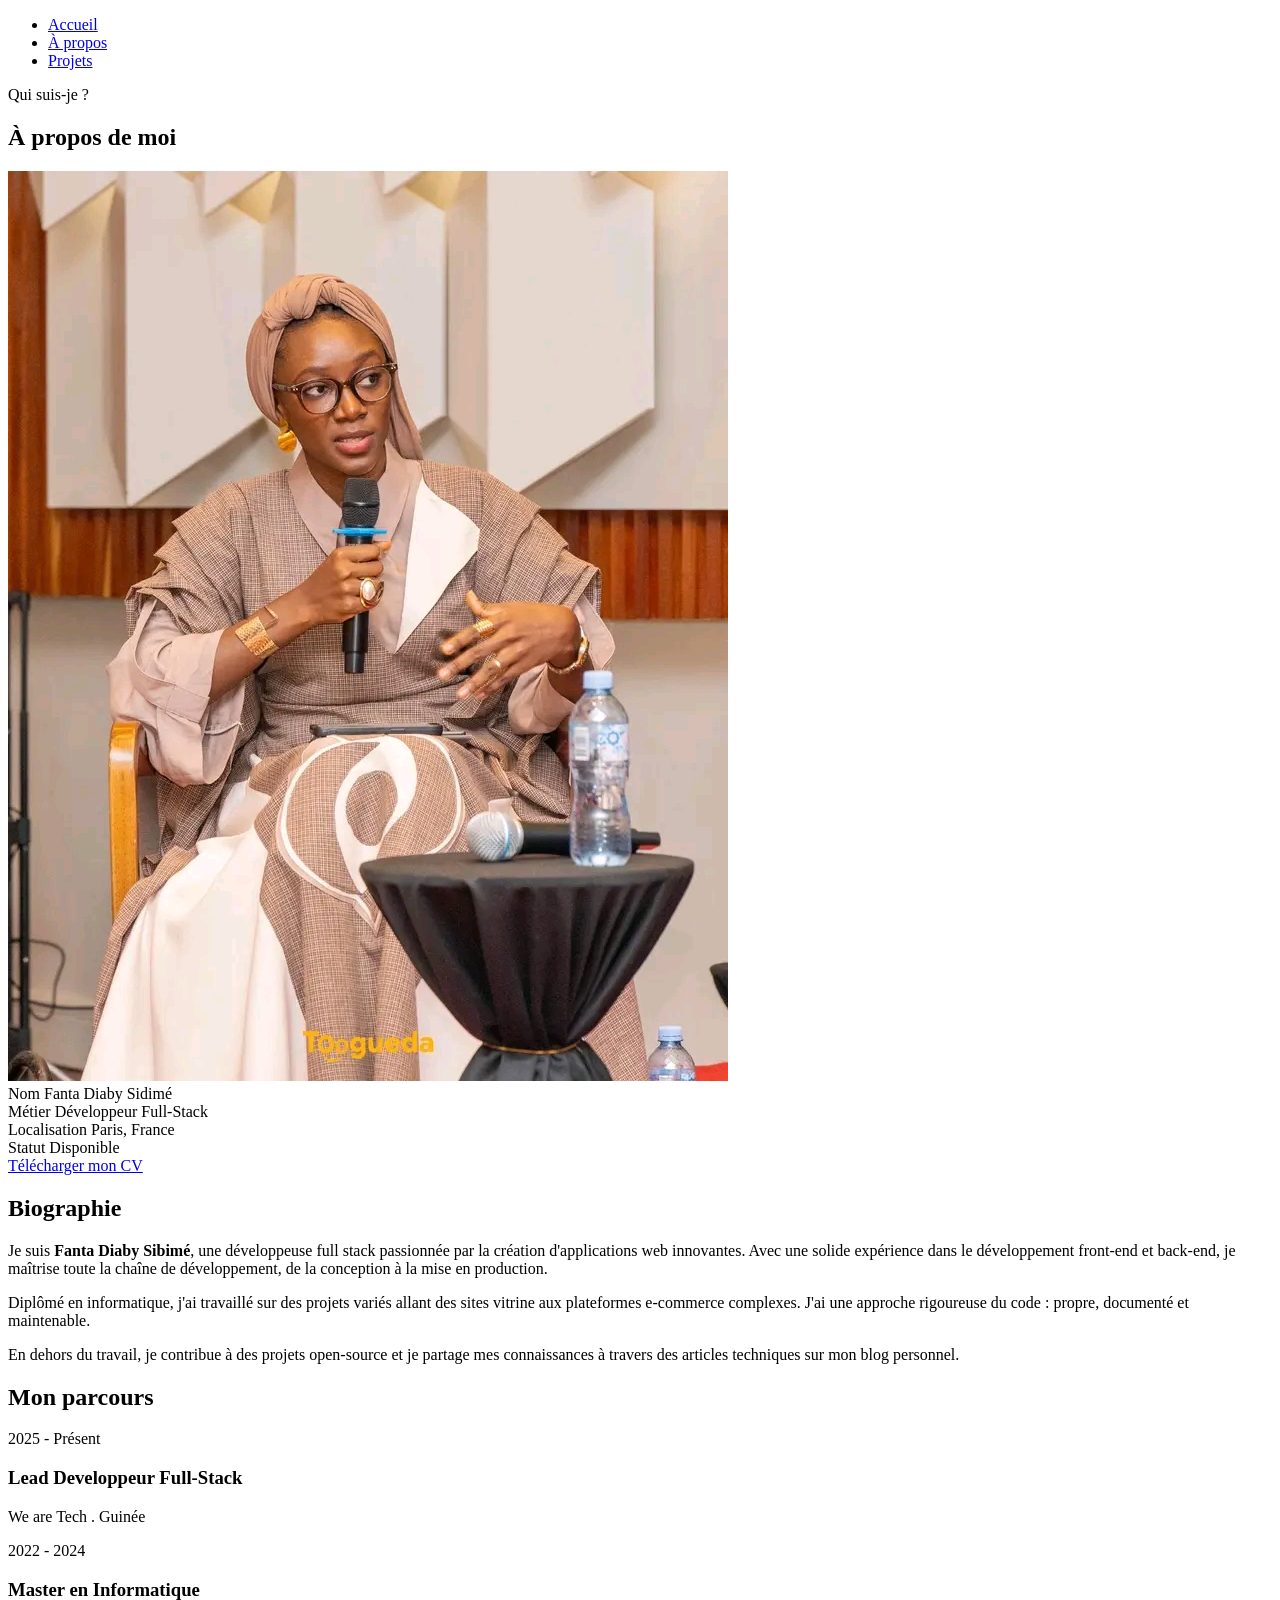
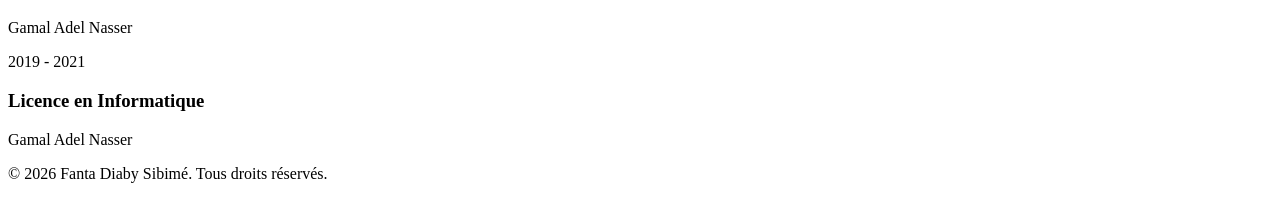
==== Mon portfolio/2-propos.html @ 9367b053 "deuxieme jour" ====
<!DOCTYPE html>
<html lang="en">
<head>
    <meta charset="UTF-8">
    <meta name="viewport" content="width=device-width, initial-scale=1.0">
    <title>A propos -- Fanta Diaby Sibimé</title>
</head>
<body>
    <!-- Navigation  sur le site -->
    <nav>
        <ul class="nav-lien">
            <li><a href="1-indix.html">Accueil</a></li>
            <li><a href="2-propos.html" class="actif">À propos</a></li>
            <li><a href="3-projet.html">Projets</a></li>
        </ul>
    </nav>
    <main>
        <section class="page-entête">
            <p class="label-rouge">Qui suis-je ?</p>
            <h1 class="page-titre">À propos de moi</h1>
            <div class="label-rouge"></div>
        </section>
        <section class="propos-grille">
            <div class="image">
                <img src="image/fanta .jpeg" alt="photo de Fanta Diaby Sibimé" class="photo-fanta">
            </div>
        <div class="avatar-infos">
          <div class="info-ligne">
            <span class="info-label">Nom</span>
            <span class="info-valeur">Fanta Diaby Sidimé</span>
          </div>
          <div class="info-ligne">
            <span class="info-label">Métier</span>
            <span class="info-valeur">Développeur Full-Stack</span>
          </div>
          <div class="info-ligne">
            <span class="info-label">Localisation</span>
            <span class="info-valeur">Paris, France</span>
          </div>
          <div class="info-ligne">
            <span class="info-label">Statut</span>
            <span class="info-valeur disponible">Disponible</span>
            <!-- class="disponible" pour mettre ce mot en vert -->
          </div>
        </div>
        <a href="http://enhancv.com/uk/cv-examples/full-stack-developer/?utm_source=google&utm_medium=cpc&utm_campaign=google_performance_max_non_core_markets&gad_source=1&gad_campaignid=23141805329&gbraid=0AAAABAzSV3b1vax7_nVp0O2zOHpHIEGmj&gclid=Cj0KCQjwkYLPBhC3ARIsAIyHi3TPb71ISfjer2mvAekBXN1vXt3SGUwWvFf9mhgmshZvSNPbodneud4aAi24EALw_wcB" class="btn btn-principal">Télécharger mon CV</a>
        <div class="apropos-droite">
            <h2 class="sous-titre">Biographie</h2>
            <p>Je suis <strong>Fanta Diaby Sibimé</strong>, une développeuse full stack passionnée par la création d'applications web innovantes. Avec une solide expérience dans le développement front-end 
            et back-end, je maîtrise toute la chaîne de développement, de la conception à la mise en production.</p>
            <p>Diplômé en informatique, j'ai travaillé sur des projets 
          variés allant des sites vitrine aux plateformes e-commerce 
          complexes. J'ai une approche rigoureuse du code : propre, 
          documenté et maintenable.</p>
          <p>En dehors du travail, je contribue à des projets open-source 
          et je partage mes connaissances à travers des articles 
          techniques sur mon blog personnel.</p>
          <h2 class="sous-titre">Mon parcours</h2>
          <div class="timeline-element">
            <div class="timeline-point"></div>
            <div class="timeline-contenu">
                <span class="timeline-annee">2025 - Présent</span>
                <h3 class="timeline-poste">Lead Developpeur Full-Stack</h3>
                <p class="timeline-entreprise">We are Tech . Guinée</p>
            </div>
          </div>
            <div class="timeline-element">
                <div class="timeline-point"></div>
                <div class="timeline-contenu">
                    <span class="timeline-annee">2022 - 2024</span>
                    <h3 class="timeline-poste">Master en Informatique</h3>
                    <p class="timeline-entreprise">Gamal Adel Nasser</p>
                </div>
            </div>
            <div class="timeline-element">
                <div class="timeline-point"></div>
                <div class="timeline-contenu">
                    <span class="timeline-annee">2019 - 2021</span>
                    <h3 class="timeline-poste">Licence en Informatique</h3>
                    <p class="timeline-entreprise">Gamal Adel Nasser</p>
                </div>
            </div>               
        </div>
        </section>
    </main>
    <footer>
        <p>&copy; 2026 Fanta Diaby Sibimé. Tous droits réservés.</p>
    </footer>
</body>
</html>
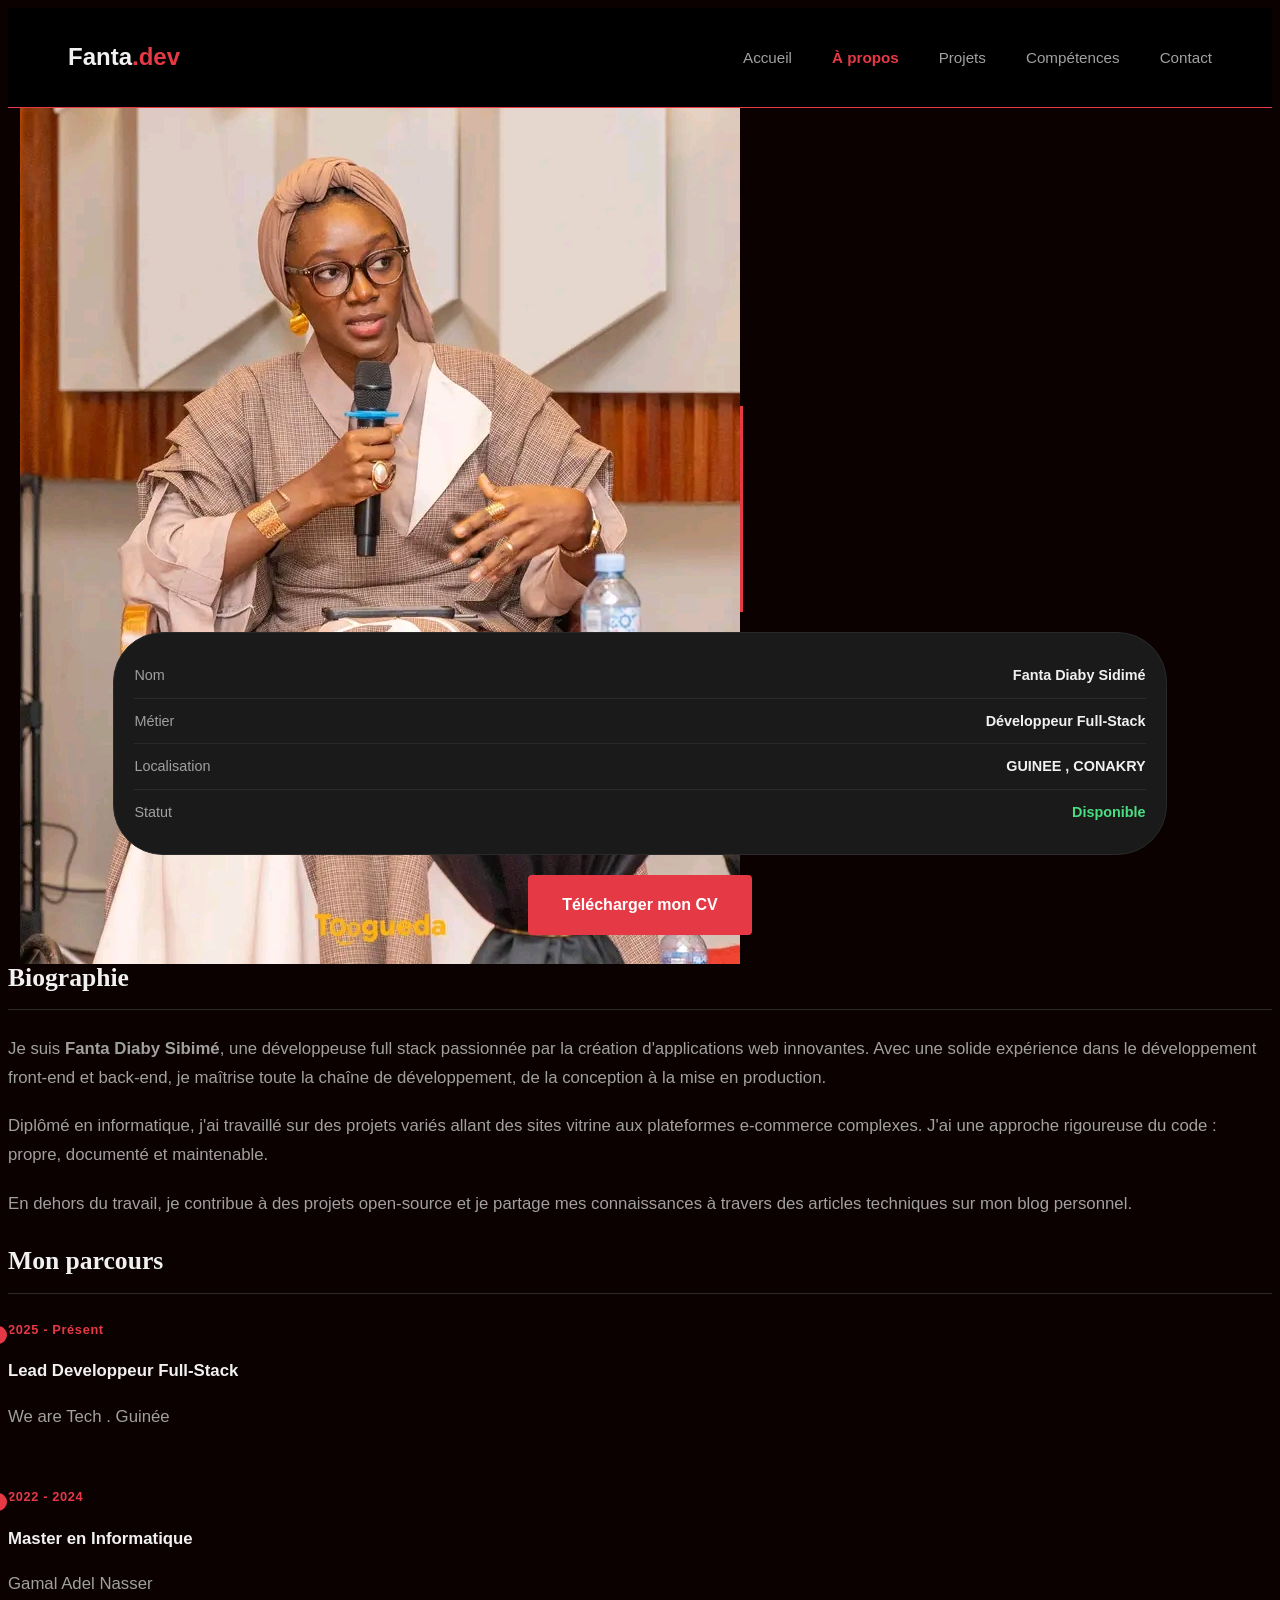
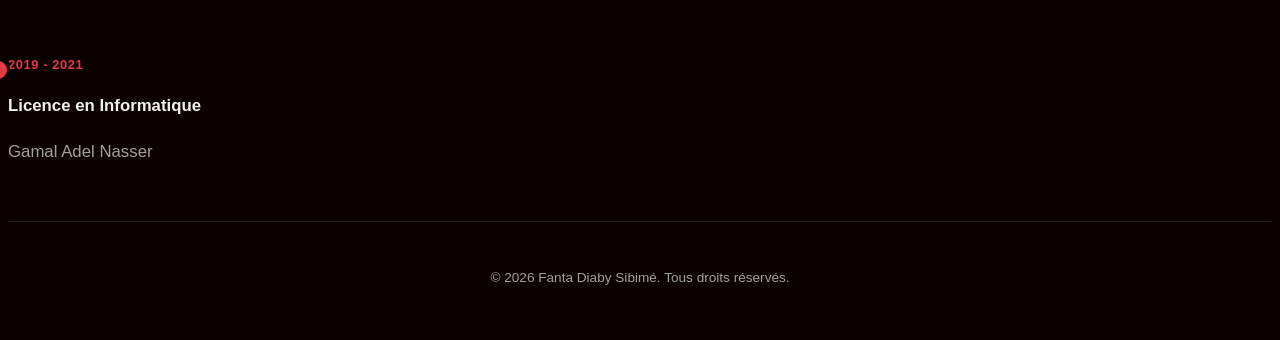
==== commit 871a5efe: "troisième jour" ====
--- a/Mon portfolio/2-propos.html
+++ b/Mon portfolio/2-propos.html
@@ -4,66 +4,76 @@
     <meta charset="UTF-8">
     <meta name="viewport" content="width=device-width, initial-scale=1.0">
     <title>A propos -- Fanta Diaby Sibimé</title>
+    <link rel="stylesheet" href="css/2-style.css">
 </head>
 <body>
     <!-- Navigation  sur le site -->
     <nav>
-        <ul class="nav-lien">
-            <li><a href="1-indix.html">Accueil</a></li>
-            <li><a href="2-propos.html" class="actif">À propos</a></li>
-            <li><a href="3-projet.html">Projets</a></li>
-        </ul>
+        <div class="nav-logo">Fanta<span>.dev</span></div>
+            <ul class="nav-liens">
+                <li><a href="1-indix.html">Accueil</a></li>
+                <li><a href="2-propos.html" class="actif">À propos</a></li>
+                <li><a href="3-projet.html">Projets</a></li>
+                <li><a href="4-compétence.html">Compétences</a></li>
+                <li><a href="5-contact.html">Contact</a></li>
+            </ul>
+        </nav>
     </nav>
     <main>
-        <section class="page-entête">
+        <section class="page-entete">
             <p class="label-rouge">Qui suis-je ?</p>
             <h1 class="page-titre">À propos de moi</h1>
-            <div class="label-rouge"></div>
+            <div class="ligne-rouge"></div>
         </section>
         <section class="propos-grille">
-            <div class="image">
-                <img src="image/fanta .jpeg" alt="photo de Fanta Diaby Sibimé" class="photo-fanta">
+            <div class="apropos-gauche">
+                <div class="image">
+                    <img src="image/fanta .jpeg" alt="photo de Fanta Diaby Sibimé" class="image-initiales">
+                </div>
+                <div class="image-infos">
+                    <div class="info-ligne">
+                        <span class="info-label">Nom</span>
+                        <span class="info-valeur">Fanta Diaby Sidimé</span>
+                    </div>
+                    <div class="info-ligne">
+                        <span class="info-label">Métier</span>
+                        <span class="info-valeur">Développeur Full-Stack</span>
+                    </div>
+                    <div class="info-ligne">
+                        <span class="info-label">Localisation</span>
+                        <span class="info-valeur">GUINEE , CONAKRY</span>
+                    </div>
+                    <div class="info-ligne">
+                        <span class="info-label">Statut</span>
+                        <span class="info-valeur disponible">Disponible</span>
+            <!-- class="disponible" pour mettre ce mot en vert -->
+                    </div>
+                </div>
+                <a href="http://enhancv.com/uk/cv-examples/full-stack-developer/?utm_source=google&utm_medium=cpc&utm_campaign=google_performance_max_non_core_markets&gad_source=1&gad_campaignid=23141805329&gbraid=0AAAABAzSV3b1vax7_nVp0O2zOHpHIEGmj&gclid=Cj0KCQjwkYLPBhC3ARIsAIyHi3TPb71ISfjer2mvAekBXN1vXt3SGUwWvFf9mhgmshZvSNPbodneud4aAi24EALw_wcB" class="btn btn-principal" style="text-align: center; margin: top 20px;">Télécharger mon CV</a>
             </div>
-        <div class="avatar-infos">
-          <div class="info-ligne">
-            <span class="info-label">Nom</span>
-            <span class="info-valeur">Fanta Diaby Sidimé</span>
-          </div>
-          <div class="info-ligne">
-            <span class="info-label">Métier</span>
-            <span class="info-valeur">Développeur Full-Stack</span>
-          </div>
-          <div class="info-ligne">
-            <span class="info-label">Localisation</span>
-            <span class="info-valeur">Paris, France</span>
-          </div>
-          <div class="info-ligne">
-            <span class="info-label">Statut</span>
-            <span class="info-valeur disponible">Disponible</span>
-            <!-- class="disponible" pour mettre ce mot en vert -->
-          </div>
-        </div>
-        <a href="http://enhancv.com/uk/cv-examples/full-stack-developer/?utm_source=google&utm_medium=cpc&utm_campaign=google_performance_max_non_core_markets&gad_source=1&gad_campaignid=23141805329&gbraid=0AAAABAzSV3b1vax7_nVp0O2zOHpHIEGmj&gclid=Cj0KCQjwkYLPBhC3ARIsAIyHi3TPb71ISfjer2mvAekBXN1vXt3SGUwWvFf9mhgmshZvSNPbodneud4aAi24EALw_wcB" class="btn btn-principal">Télécharger mon CV</a>
         <div class="apropos-droite">
             <h2 class="sous-titre">Biographie</h2>
             <p>Je suis <strong>Fanta Diaby Sibimé</strong>, une développeuse full stack passionnée par la création d'applications web innovantes. Avec une solide expérience dans le développement front-end 
-            et back-end, je maîtrise toute la chaîne de développement, de la conception à la mise en production.</p>
+                et back-end, je maîtrise toute la chaîne de développement, de la conception à la mise en production.
+            </p>
             <p>Diplômé en informatique, j'ai travaillé sur des projets 
-          variés allant des sites vitrine aux plateformes e-commerce 
-          complexes. J'ai une approche rigoureuse du code : propre, 
-          documenté et maintenable.</p>
-          <p>En dehors du travail, je contribue à des projets open-source 
-          et je partage mes connaissances à travers des articles 
-          techniques sur mon blog personnel.</p>
-          <h2 class="sous-titre">Mon parcours</h2>
-          <div class="timeline-element">
-            <div class="timeline-point"></div>
-            <div class="timeline-contenu">
-                <span class="timeline-annee">2025 - Présent</span>
-                <h3 class="timeline-poste">Lead Developpeur Full-Stack</h3>
-                <p class="timeline-entreprise">We are Tech . Guinée</p>
+                variés allant des sites vitrine aux plateformes e-commerce 
+                complexes. J'ai une approche rigoureuse du code : propre, 
+                documenté et maintenable.
+            </p>
+            <p>En dehors du travail, je contribue à des projets open-source 
+                et je partage mes connaissances à travers des articles 
+                techniques sur mon blog personnel.
+            </p>
+            <h2 class="sous-titre">Mon parcours</h2>
+            <div class="timeline-element">
+                <div class="timeline-point"></div>
+                <div class="timeline-contenu">
+                    <span class="timeline-annee">2025 - Présent</span>
+                    <h3 class="timeline-poste">Lead Developpeur Full-Stack</h3>
+                    <p class="timeline-entreprise">We are Tech . Guinée</p>
+                </div>
             </div>
-          </div>
             <div class="timeline-element">
                 <div class="timeline-point"></div>
                 <div class="timeline-contenu">
--- a/Mon portfolio/css/2-style.css
+++ b/Mon portfolio/css/2-style.css
@@ -0,0 +1,359 @@
+:root {
+    --couleur-fond:      #0c0101; /* Noir profond pour le fond */
+    --couleur-principale:#E63946; /* Rouge vif — couleur principale */
+    --couleur-texte:     #F1F1F1; /* Blanc cassé pour le texte */
+    --couleur-gris:      #A0A0A0; /* Gris pour les textes secondaires */
+    --couleur-carte:     #1A1A1A; /* Noir légèrement plus clair pour les cartes */
+    --police-titre:      'Georgia', serif;   /* Police pour les titres */
+    --police-texte:      'Arial', sans-serif;/* Police pour
+}
+
+*{
+  margin: 0;        /* Supprime les marges automatiques */
+  padding: 0;       /* Supprime les espacements automatiques */
+  box-sizing: border-box; /* Les bordures sont incluses dans la taille */
+}
+
+body {
+  background-color: var(--couleur-fond);   /* Fond noir */
+  color: var(--couleur-texte);             /* Texte blanc par défaut */
+  font-family: var(--police-texte);        /* Police par défaut */
+  line-height: 1.7; /* Espacement entre les lignes pour la lisibilité */
+}
+nav {
+  display: flex;              /* Flexbox : aligne les éléments en ligne */
+  justify-content: space-between; /* Logo à gauche, liens à droite */
+  align-items: center;        /* Centre verticalement */
+  padding: 20px 60px;         /* Espacement intérieur */
+  background-color: #000;     /* Fond noir pour la nav */
+  border-bottom: 1px solid var(--couleur-principale); /* Ligne rouge en bas */
+  position: sticky; /* La nav reste collée en haut quand on défile */
+  top: 0;
+  z-index: 100; /* Reste au dessus de tous les autres éléments */
+}
+
+.nav-logo {
+  font-size: 1.5rem;
+  font-weight: bold;
+  color: var(--couleur-texte);
+}
+
+/* Le <span> dans le logo prend la couleur rouge */
+.nav-logo span {
+  color: var(--couleur-principale);
+}
+
+/* On supprime les puces de la liste <ul> */
+.nav-liens {
+  list-style: none;
+  display: flex;    /* Les liens s'affichent en ligne */
+  gap: 40px;        /* Espace entre chaque lien */
+}
+
+.nav-liens a {
+  color: var(--couleur-gris);
+  text-decoration: none; /* Supprime le soulignement des liens */
+  font-size: 0.95rem;
+  transition: color 0.3s; /* Animation douce au survol */
+}
+
+/* Quand la souris passe sur un lien */
+.nav-liens a:hover {
+  color: var(--couleur-texte);
+}
+
+/* Le lien de la page actuelle est en rouge */
+.nav-liens a.actif {
+  color: var(--couleur-principale);
+  font-weight: bold;
+}
+
+
+/* =============================================
+   LA SECTION HERO
+   ============================================= */
+.hero {
+  min-height: 90vh; /* Prend au minimum 90% de la hauteur de l'écran */
+  display: flex;
+  flex-direction: column;  /* Les éléments s'empilent verticalement */
+  justify-content: center; /* Centré verticalement */
+  padding: 0 60px;         /* Espacement sur les côtés */
+}
+
+.hero-bonjour {
+  font-family: var(--police-texte);
+  font-size: 1.1rem;
+  color: var(--couleur-gris);
+  margin-bottom: 10px;
+}
+
+.hero-nom {
+  font-family: var(--police-titre);
+  font-size: 4rem;      /* Très grand pour être impactant */
+  color: var(--couleur-texte);
+  margin-bottom: 10px;
+  line-height: 1.1;
+}
+
+.hero-metier {
+  font-size: 1.8rem;
+  color: var(--couleur-principale); /* En rouge */
+  margin-bottom: 20px;
+  font-weight: normal;
+}
+
+.hero-description {
+  font-size: 1.1rem;
+  color: var(--couleur-gris);
+  max-width: 550px; /* Limite la largeur pour rester lisible */
+  margin-bottom: 40px;
+}
+
+/* Conteneur des boutons */
+.hero-boutons {
+  display: flex;
+  gap: 20px; /* Espace entre les deux boutons */
+}
+
+/* Style commun aux deux boutons */
+.btn {
+  padding: 14px 32px;
+  border-radius: 4px;
+  font-size: 1rem;
+  font-weight: bold;
+  text-decoration: none;
+  transition: all 0.3s; /* Animation douce au survol */
+  cursor: pointer;
+}
+
+/* Bouton principal : fond rouge */
+.btn-principal {
+  background-color: var(--couleur-principale);
+  color: #fff;
+  border: 2px solid var(--couleur-principale);
+}
+
+.btn-principal:hover {
+  background-color: transparent; /* Fond transparent au survol */
+  color: var(--couleur-principale);
+}
+
+/* Bouton secondaire : transparent avec bordure */
+.btn-secondaire {
+  background-color: transparent;
+  color: var(--couleur-texte);
+  border: 2px solid #444;
+}
+
+.btn-secondaire:hover {
+  border-color: var(--couleur-principale);
+  color: var(--couleur-principale);
+}
+
+
+/* =============================================
+   LE FOOTER
+   ============================================= */
+footer {
+  text-align: center;  /* Texte centré */
+  padding: 30px;
+  color: var(--couleur-gris);
+  font-size: 0.85rem;
+  border-top: 1px solid #1f1f1f; /* Ligne de séparation subtile */
+}
+.page-entete {
+  padding: 80px 60px 40px;
+  /* 80px en haut, 60px sur les côtés, 40px en bas */
+}
+
+.label-rouge {
+  /* Le petit texte rouge au dessus du titre */
+  color: var(--couleur-principale);
+  font-size: 0.9rem;
+  letter-spacing: 0.15em; /* Espace entre les lettres */
+  text-transform: uppercase; /* Tout en majuscules */
+  margin-bottom: 10px;
+}
+
+.page-titre {
+  font-family: var(--police-titre);
+  font-size: 3rem;
+  color: var(--couleur-texte);
+  margin-bottom: 15px;
+}
+
+.ligne-rouge {
+  /* La petite ligne décorative rouge sous le titre */
+  width: 60px;
+  height: 3px;
+  background-color: var(--couleur-principale);
+  /* Pas de contenu, juste un bloc coloré */
+}
+
+
+/* =============================================
+   LA GRILLE À PROPOS
+   Deux colonnes côte à côte grâce à CSS Grid
+   ============================================= */
+.apropos-grille {
+  display: grid;
+  /* On crée 2 colonnes : 
+     - La première fait 350px de large (la photo)
+     - La deuxième prend tout l'espace restant (1fr)
+  */
+  grid-template-columns: 350px 1fr;
+  gap: 80px;       /* Espace entre les deux colonnes */
+  padding: 0 60px 100px;
+  align-items: start; /* Aligne en haut, pas en milieu */
+}
+
+
+/* =============================================
+   COLONNE GAUCHE : L'AVATAR
+   ============================================= */
+.apropos-gauche {
+  display: flex;
+  flex-direction: column; /* Empile les éléments verticalement */
+  align-items: center;    /* Centre horizontalement */
+  gap: 20px;
+}
+
+.image {
+  /* Le cercle avec les initiales */
+  width: 200px;
+  height: 200px;
+  border-radius:;    /* Rend le carré en cercle */
+  background-color: var(--couleur-carte);
+  border: 3px solid var(--couleur-principale); /* Bordure rouge */
+  display: flex;
+  align-items: center;
+  justify-content: right; /* Centre les initiales dans le cercle */
+}
+
+.image-initiales {
+  font-size: 3.5rem;
+  font-family: var(--police-titre);
+  color: var(--couleur-principale);
+  font-weight: bold;
+}
+
+.image-infos {
+  /* La petite carte d'identité sous l'avatar */
+  background-color: var(--couleur-carte);
+  border: 1px solid #2a2a2a;
+  border-radius: 50px;
+  padding: 20px;
+  width: 80%; /* Prend toute la largeur de la colonne */
+}
+
+.info-ligne {
+  /* Chaque ligne de la carte d'identité */
+  display: flex;
+  justify-content: space-between; /* Label à gauche, valeur à droite */
+  padding: 10px 0;
+  border-bottom: 1px solid #2a2a2a; /* Séparateur entre chaque ligne */
+  font-size: 0.9rem;
+}
+
+/* Supprime le séparateur de la dernière ligne */
+.info-ligne:last-child {
+  border-bottom: none;
+}
+
+.info-label {
+  color: var(--couleur-gris); /* Gris pour le label */
+}
+
+.info-valeur {
+  color: var(--couleur-texte); /* Blanc pour la valeur */
+  font-weight: 600;
+}
+
+.disponible {
+  /* Le mot "Disponible" s'affiche en vert */
+  color: #4ADE80 !important;
+  /* !important force cette couleur même si une autre règle 
+     essaie de la changer */
+}
+
+
+/* =============================================
+   COLONNE DROITE : BIOGRAPHIE
+   ============================================= */
+.apropos-droite p {
+  color: var(--couleur-gris);
+  font-size: 1.05rem;
+  margin-bottom: 20px; /* Espace entre chaque paragraphe */
+}
+
+.sous-titre {
+  /* Les titres h2 dans la colonne de droite */
+  font-family: var(--police-titre);
+  font-size: 1.6rem;
+  color: var(--couleur-texte);
+  margin-bottom: 25px;
+  padding-bottom: 10px;
+  border-bottom: 1px solid #2a2a2a; /* Ligne de séparation subtile */
+}
+
+
+/* =============================================
+   LA TIMELINE (frise chronologique)
+   ============================================= */
+.timeline {
+  position: relative; /* Nécessaire pour positionner la ligne verticale */
+  padding-left: 30px; /* Espace à gauche pour la ligne */
+}
+
+/* La ligne verticale rouge qui traverse toute la timeline */
+.timeline::before {
+  content: '';    /* Un élément vide (juste pour la décoration) */
+  position: absolute;
+  left: 8px;     /* Positionnée à 8px du bord gauche */
+  top: 0;
+  bottom: 0;
+  width: 2px;
+  background-color: #2a2a2a; /* Ligne grise foncée */
+}
+
+.timeline-element {
+  display: flex;
+  gap: 20px;
+  margin-bottom: 35px;
+  position: relative;
+}
+
+.timeline-point {
+  /* Le petit cercle rouge sur la ligne */
+  width: 18px;
+  height: 18px;
+  border-radius: 50%;
+  background-color: var(--couleur-principale); /* Rouge */
+  border: 3px solid var(--couleur-fond);       /* Bord noir pour le détacher */
+  position: absolute;
+  left: -22px; /* Le positionne sur la ligne verticale */
+  top: 4px;
+  flex-shrink: 0; /* Empêche le point de rétrécir */
+}
+
+.timeline-annee {
+  color: var(--couleur-principale); /* En rouge */
+  font-size: 0.8rem;
+  font-weight: bold;
+  letter-spacing: 0.05em;
+  display: block; /* Pour qu'il soit sur sa propre ligne */
+  margin-bottom: 5px;
+}
+
+.timeline-poste {
+  color: var(--couleur-texte);
+  font-size: 1.05rem;
+  margin-bottom: 4px;
+}
+
+.timeline-entreprise {
+  color: var(--couleur-gris);
+  font-size: 0.9rem;
+}
+   
+
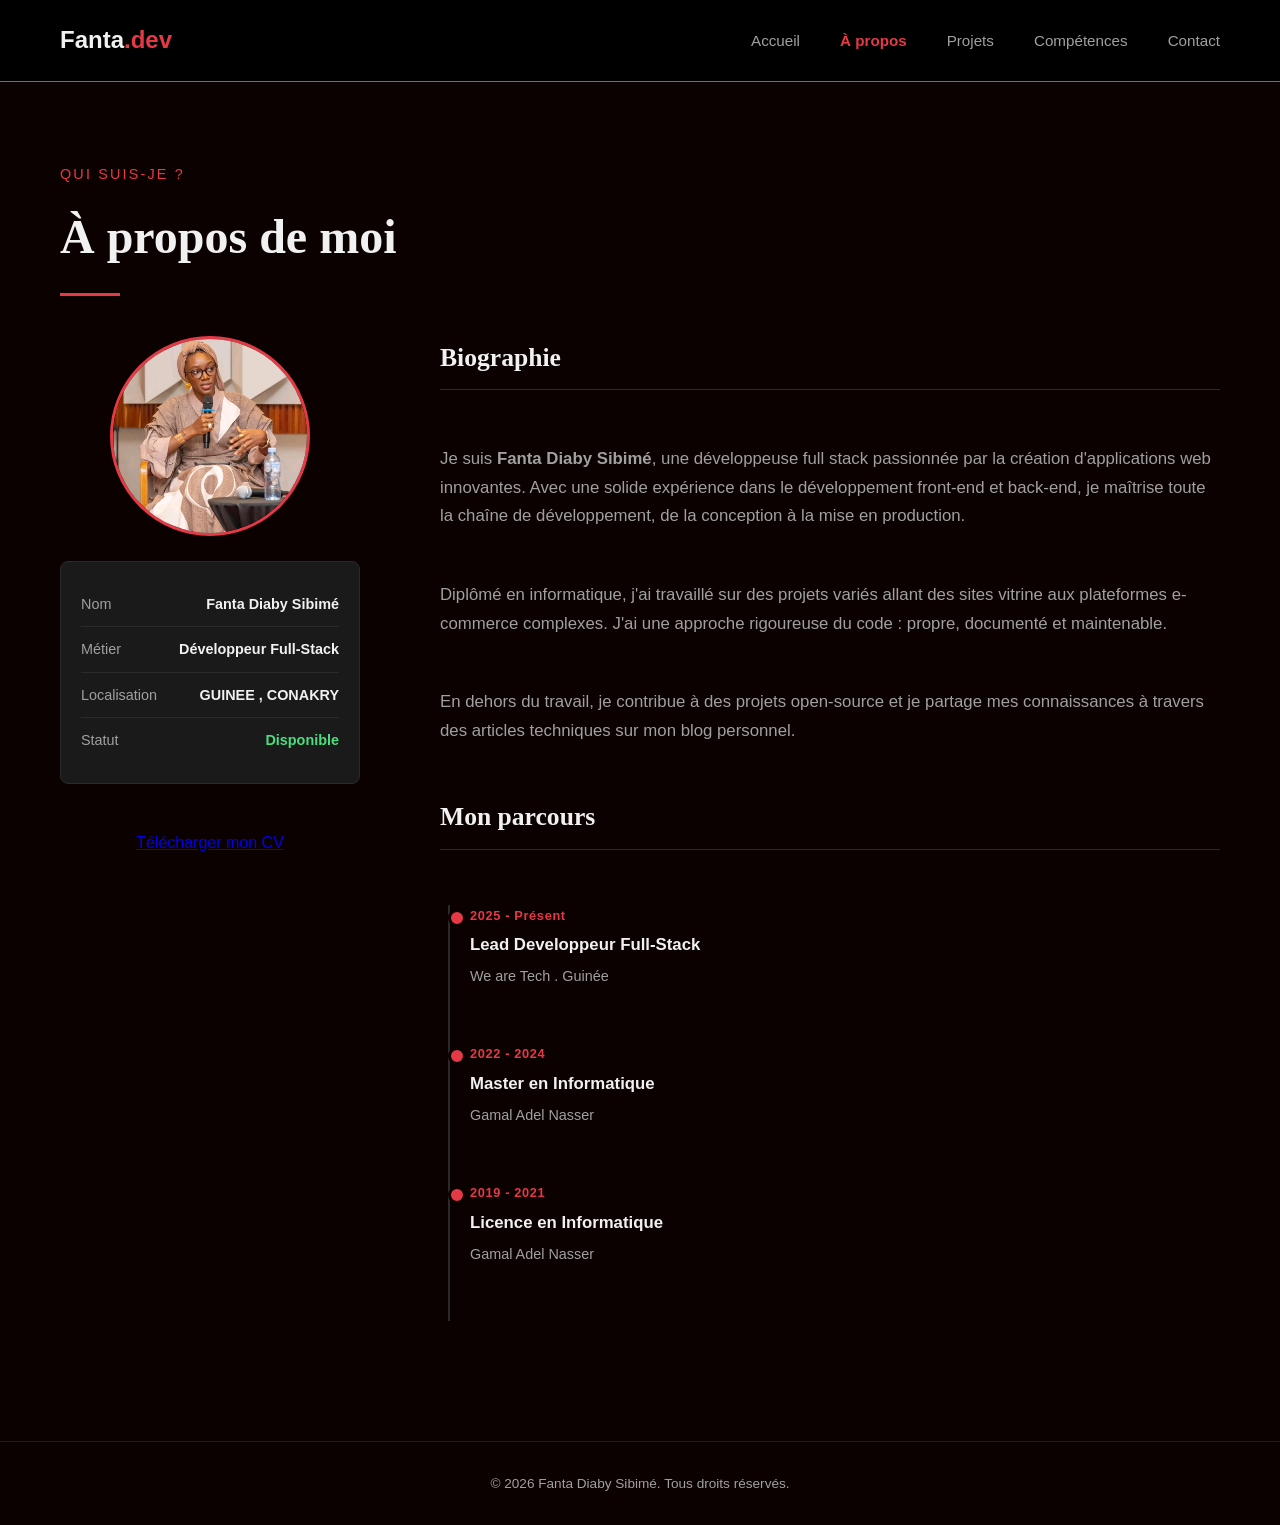
==== commit 35415024: "Quatrième_jour" ====
--- a/Mon portfolio/2-propos.html
+++ b/Mon portfolio/2-propos.html
@@ -1,100 +1,92 @@
-<!DOCTYPE html>
-<html lang="en">
+﻿<!DOCTYPE html>
+<html lang="fr">
 <head>
-    <meta charset="UTF-8">
-    <meta name="viewport" content="width=device-width, initial-scale=1.0">
-    <title>A propos -- Fanta Diaby Sibimé</title>
-    <link rel="stylesheet" href="css/2-style.css">
+  <meta charset="UTF-8">
+  <meta name="viewport" content="width=device-width, initial-scale=1.0">
+  <title>A propos — Fanta Diaby Sibimé</title>
+  <link rel="stylesheet" href="css/2-style.css">
 </head>
 <body>
-    <!-- Navigation  sur le site -->
-    <nav>
-        <div class="nav-logo">Fanta<span>.dev</span></div>
-            <ul class="nav-liens">
-                <li><a href="1-indix.html">Accueil</a></li>
-                <li><a href="2-propos.html" class="actif">À propos</a></li>
-                <li><a href="3-projet.html">Projets</a></li>
-                <li><a href="4-compétence.html">Compétences</a></li>
-                <li><a href="5-contact.html">Contact</a></li>
-            </ul>
-        </nav>
-    </nav>
-    <main>
-        <section class="page-entete">
-            <p class="label-rouge">Qui suis-je ?</p>
-            <h1 class="page-titre">À propos de moi</h1>
-            <div class="ligne-rouge"></div>
-        </section>
-        <section class="propos-grille">
-            <div class="apropos-gauche">
-                <div class="image">
-                    <img src="image/fanta .jpeg" alt="photo de Fanta Diaby Sibimé" class="image-initiales">
-                </div>
-                <div class="image-infos">
-                    <div class="info-ligne">
-                        <span class="info-label">Nom</span>
-                        <span class="info-valeur">Fanta Diaby Sidimé</span>
-                    </div>
-                    <div class="info-ligne">
-                        <span class="info-label">Métier</span>
-                        <span class="info-valeur">Développeur Full-Stack</span>
-                    </div>
-                    <div class="info-ligne">
-                        <span class="info-label">Localisation</span>
-                        <span class="info-valeur">GUINEE , CONAKRY</span>
-                    </div>
-                    <div class="info-ligne">
-                        <span class="info-label">Statut</span>
-                        <span class="info-valeur disponible">Disponible</span>
-            <!-- class="disponible" pour mettre ce mot en vert -->
-                    </div>
-                </div>
-                <a href="http://enhancv.com/uk/cv-examples/full-stack-developer/?utm_source=google&utm_medium=cpc&utm_campaign=google_performance_max_non_core_markets&gad_source=1&gad_campaignid=23141805329&gbraid=0AAAABAzSV3b1vax7_nVp0O2zOHpHIEGmj&gclid=Cj0KCQjwkYLPBhC3ARIsAIyHi3TPb71ISfjer2mvAekBXN1vXt3SGUwWvFf9mhgmshZvSNPbodneud4aAi24EALw_wcB" class="btn btn-principal" style="text-align: center; margin: top 20px;">Télécharger mon CV</a>
+  <!-- En-tête : logo + navigation -->
+  <nav>
+    <div class="nav-logo">Fanta<span>.dev</span></div>
+    <ul class="nav-liens">
+      <li><a href="1-indix.html">Accueil</a></li>
+      <li><a href="2-propos.html" class="actif">À propos</a></li>
+      <li><a href="3-projet.html">Projets</a></li>
+      <li><a href="4-compétence.html">Compétences</a></li>
+      <li><a href="5-contact.html">Contact</a></li>
+    </ul>
+  </nav>
+  <main>
+    <section class="page-entete">
+      <p class="label-rouge">Qui suis-je ?</p>
+      <h1 class="page-titre">À propos de moi</h1>
+      <div class="ligne-rouge"></div>
+    </section>
+    <!-- Présentation personnelle et parcours -->
+    <section class="apropos-grille">
+      <div class="apropos-gauche">
+        <div class="avatar">
+          <img src="image/fanta .jpeg" alt="photo de Fanta Diaby Sibimé" class="avatar-image">
+        </div>
+        <div class="avatar-infos">
+          <div class="info-ligne">
+            <span class="info-label">Nom</span>
+            <span class="info-valeur">Fanta Diaby Sibimé</span>
+          </div>
+          <div class="info-ligne">
+            <span class="info-label">Métier</span>
+            <span class="info-valeur">Développeur Full-Stack</span>
+          </div>
+          <div class="info-ligne">
+            <span class="info-label">Localisation</span>
+            <span class="info-valeur">GUINEE , CONAKRY</span>
+          </div>
+          <div class="info-ligne">
+            <span class="info-label">Statut</span>
+            <span class="info-valeur disponible">Disponible</span>
+          </div>
+        </div>
+        <a href="http://enhancv.com/uk/cv-examples/full-stack-developer/?utm_source=google&utm_medium=cpc&utm_campaign=google_performance_max_non_core_markets&gad_source=1&gad_campaignid=23141805329&gbraid=0AAAABAzSV3b1vax7_nVp0O2zOHpHIEGmj&gclid=Cj0KCQjwkYLPBhC3ARIsAIyHi3TPb71ISfjer2mvAekBXN1vXt3SGUwWvFf9mhgmshZvSNPbodneud4aAi24EALw_wcB" class="btn btn-principal" style="text-align: center; margin-top: 20px;">Télécharger mon CV</a>
+      </div>
+      <div class="apropos-droite">
+        <h2 class="sous-titre">Biographie</h2>
+        <p>Je suis <strong>Fanta Diaby Sibimé</strong>, une développeuse full stack passionnée par la création d'applications web innovantes. Avec une solide expérience dans le développement front-end et back-end, je maîtrise toute la chaîne de développement, de la conception à la mise en production.</p>
+        <p>Diplômé en informatique, j'ai travaillé sur des projets variés allant des sites vitrine aux plateformes e-commerce complexes. J'ai une approche rigoureuse du code : propre, documenté et maintenable.</p>
+        <p>En dehors du travail, je contribue à des projets open-source et je partage mes connaissances à travers des articles techniques sur mon blog personnel.</p>
+        <h2 class="sous-titre">Mon parcours</h2>
+        <div class="timeline">
+          <div class="timeline-element">
+            <div class="timeline-point"></div>
+            <div class="timeline-contenu">
+              <span class="timeline-annee">2025 - Présent</span>
+              <h3 class="timeline-poste">Lead Developpeur Full-Stack</h3>
+              <p class="timeline-entreprise">We are Tech . Guinée</p>
             </div>
-        <div class="apropos-droite">
-            <h2 class="sous-titre">Biographie</h2>
-            <p>Je suis <strong>Fanta Diaby Sibimé</strong>, une développeuse full stack passionnée par la création d'applications web innovantes. Avec une solide expérience dans le développement front-end 
-                et back-end, je maîtrise toute la chaîne de développement, de la conception à la mise en production.
-            </p>
-            <p>Diplômé en informatique, j'ai travaillé sur des projets 
-                variés allant des sites vitrine aux plateformes e-commerce 
-                complexes. J'ai une approche rigoureuse du code : propre, 
-                documenté et maintenable.
-            </p>
-            <p>En dehors du travail, je contribue à des projets open-source 
-                et je partage mes connaissances à travers des articles 
-                techniques sur mon blog personnel.
-            </p>
-            <h2 class="sous-titre">Mon parcours</h2>
-            <div class="timeline-element">
-                <div class="timeline-point"></div>
-                <div class="timeline-contenu">
-                    <span class="timeline-annee">2025 - Présent</span>
-                    <h3 class="timeline-poste">Lead Developpeur Full-Stack</h3>
-                    <p class="timeline-entreprise">We are Tech . Guinée</p>
-                </div>
+          </div>
+          <div class="timeline-element">
+            <div class="timeline-point"></div>
+            <div class="timeline-contenu">
+              <span class="timeline-annee">2022 - 2024</span>
+              <h3 class="timeline-poste">Master en Informatique</h3>
+              <p class="timeline-entreprise">Gamal Adel Nasser</p>
             </div>
-            <div class="timeline-element">
-                <div class="timeline-point"></div>
-                <div class="timeline-contenu">
-                    <span class="timeline-annee">2022 - 2024</span>
-                    <h3 class="timeline-poste">Master en Informatique</h3>
-                    <p class="timeline-entreprise">Gamal Adel Nasser</p>
-                </div>
+          </div>
+          <div class="timeline-element">
+            <div class="timeline-point"></div>
+            <div class="timeline-contenu">
+              <span class="timeline-annee">2019 - 2021</span>
+              <h3 class="timeline-poste">Licence en Informatique</h3>
+              <p class="timeline-entreprise">Gamal Adel Nasser</p>
             </div>
-            <div class="timeline-element">
-                <div class="timeline-point"></div>
-                <div class="timeline-contenu">
-                    <span class="timeline-annee">2019 - 2021</span>
-                    <h3 class="timeline-poste">Licence en Informatique</h3>
-                    <p class="timeline-entreprise">Gamal Adel Nasser</p>
-                </div>
-            </div>               
+          </div>
         </div>
-        </section>
-    </main>
-    <footer>
-        <p>&copy; 2026 Fanta Diaby Sibimé. Tous droits réservés.</p>
-    </footer>
+      </div>
+    </section>
+  </main>
+  <footer>
+    <p>&copy; 2026 Fanta Diaby Sibimé. Tous droits réservés.</p>
+  </footer>
 </body>
-</html>+</html>
--- a/Mon portfolio/css/2-style.css
+++ b/Mon portfolio/css/2-style.css
@@ -1,177 +1,86 @@
+﻿/* Variables CSS pour définir les couleurs et polices du site */
 :root {
-    --couleur-fond:      #0c0101; /* Noir profond pour le fond */
-    --couleur-principale:#E63946; /* Rouge vif — couleur principale */
-    --couleur-texte:     #F1F1F1; /* Blanc cassé pour le texte */
-    --couleur-gris:      #A0A0A0; /* Gris pour les textes secondaires */
-    --couleur-carte:     #1A1A1A; /* Noir légèrement plus clair pour les cartes */
-    --police-titre:      'Georgia', serif;   /* Police pour les titres */
-    --police-texte:      'Arial', sans-serif;/* Police pour
-}
-
-*{
-  margin: 0;        /* Supprime les marges automatiques */
-  padding: 0;       /* Supprime les espacements automatiques */
-  box-sizing: border-box; /* Les bordures sont incluses dans la taille */
-}
-
+  --couleur-fond:      #0c0101;
+  --couleur-principale:#E63946;
+  --couleur-texte:     #F1F1F1;
+  --couleur-gris:      #A0A0A0;
+  --couleur-carte:     #1A1A1A;
+  --police-titre:      'Georgia', serif;
+  --police-texte:      'Arial', sans-serif;
+}
+
+/* Reset des marges et padding pour tous les éléments */
+* {
+  margin: 0;
+  padding: 0;
+  box-sizing: border-box;
+}
+
+/* Styles de base pour le corps de la page */
 body {
-  background-color: var(--couleur-fond);   /* Fond noir */
-  color: var(--couleur-texte);             /* Texte blanc par défaut */
-  font-family: var(--police-texte);        /* Police par défaut */
-  line-height: 1.7; /* Espacement entre les lignes pour la lisibilité */
-}
+  background-color: var(--couleur-fond);
+  color: var(--couleur-texte);
+  font-family: var(--police-texte);
+  line-height: 1.7;
+}
+
+/* Styles pour la barre de navigation */
 nav {
-  display: flex;              /* Flexbox : aligne les éléments en ligne */
-  justify-content: space-between; /* Logo à gauche, liens à droite */
-  align-items: center;        /* Centre verticalement */
-  padding: 20px 60px;         /* Espacement intérieur */
-  background-color: #000;     /* Fond noir pour la nav */
-  border-bottom: 1px solid var(--couleur-principale); /* Ligne rouge en bas */
-  position: sticky; /* La nav reste collée en haut quand on défile */
+  display: flex;
+  justify-content: space-between;
+  align-items: center;
+  padding: 20px 60px;
+  background-color: #000;
+  border-bottom: 1px solid var(--couleur-principale);
+  position: sticky;
   top: 0;
-  z-index: 100; /* Reste au dessus de tous les autres éléments */
-}
-
+  z-index: 100;
+}
+
+/* Styles pour le logo de navigation */
 .nav-logo {
   font-size: 1.5rem;
   font-weight: bold;
   color: var(--couleur-texte);
 }
 
-/* Le <span> dans le logo prend la couleur rouge */
 .nav-logo span {
   color: var(--couleur-principale);
 }
 
-/* On supprime les puces de la liste <ul> */
+/* Styles pour la liste des liens de navigation */
 .nav-liens {
   list-style: none;
-  display: flex;    /* Les liens s'affichent en ligne */
-  gap: 40px;        /* Espace entre chaque lien */
+  display: flex;
+  gap: 40px;
 }
 
 .nav-liens a {
   color: var(--couleur-gris);
-  text-decoration: none; /* Supprime le soulignement des liens */
+  text-decoration: none;
   font-size: 0.95rem;
-  transition: color 0.3s; /* Animation douce au survol */
-}
-
-/* Quand la souris passe sur un lien */
+  transition: color 0.3s;
+}
+
 .nav-liens a:hover {
   color: var(--couleur-texte);
 }
 
-/* Le lien de la page actuelle est en rouge */
 .nav-liens a.actif {
   color: var(--couleur-principale);
   font-weight: bold;
 }
 
-
-/* =============================================
-   LA SECTION HERO
-   ============================================= */
-.hero {
-  min-height: 90vh; /* Prend au minimum 90% de la hauteur de l'écran */
-  display: flex;
-  flex-direction: column;  /* Les éléments s'empilent verticalement */
-  justify-content: center; /* Centré verticalement */
-  padding: 0 60px;         /* Espacement sur les côtés */
-}
-
-.hero-bonjour {
-  font-family: var(--police-texte);
-  font-size: 1.1rem;
-  color: var(--couleur-gris);
-  margin-bottom: 10px;
-}
-
-.hero-nom {
-  font-family: var(--police-titre);
-  font-size: 4rem;      /* Très grand pour être impactant */
-  color: var(--couleur-texte);
-  margin-bottom: 10px;
-  line-height: 1.1;
-}
-
-.hero-metier {
-  font-size: 1.8rem;
-  color: var(--couleur-principale); /* En rouge */
-  margin-bottom: 20px;
-  font-weight: normal;
-}
-
-.hero-description {
-  font-size: 1.1rem;
-  color: var(--couleur-gris);
-  max-width: 550px; /* Limite la largeur pour rester lisible */
-  margin-bottom: 40px;
-}
-
-/* Conteneur des boutons */
-.hero-boutons {
-  display: flex;
-  gap: 20px; /* Espace entre les deux boutons */
-}
-
-/* Style commun aux deux boutons */
-.btn {
-  padding: 14px 32px;
-  border-radius: 4px;
-  font-size: 1rem;
-  font-weight: bold;
-  text-decoration: none;
-  transition: all 0.3s; /* Animation douce au survol */
-  cursor: pointer;
-}
-
-/* Bouton principal : fond rouge */
-.btn-principal {
-  background-color: var(--couleur-principale);
-  color: #fff;
-  border: 2px solid var(--couleur-principale);
-}
-
-.btn-principal:hover {
-  background-color: transparent; /* Fond transparent au survol */
-  color: var(--couleur-principale);
-}
-
-/* Bouton secondaire : transparent avec bordure */
-.btn-secondaire {
-  background-color: transparent;
-  color: var(--couleur-texte);
-  border: 2px solid #444;
-}
-
-.btn-secondaire:hover {
-  border-color: var(--couleur-principale);
-  color: var(--couleur-principale);
-}
-
-
-/* =============================================
-   LE FOOTER
-   ============================================= */
-footer {
-  text-align: center;  /* Texte centré */
-  padding: 30px;
-  color: var(--couleur-gris);
-  font-size: 0.85rem;
-  border-top: 1px solid #1f1f1f; /* Ligne de séparation subtile */
-}
+/* Styles pour l'en-tête de page */
 .page-entete {
   padding: 80px 60px 40px;
-  /* 80px en haut, 60px sur les côtés, 40px en bas */
 }
 
 .label-rouge {
-  /* Le petit texte rouge au dessus du titre */
   color: var(--couleur-principale);
   font-size: 0.9rem;
-  letter-spacing: 0.15em; /* Espace entre les lettres */
-  text-transform: uppercase; /* Tout en majuscules */
+  letter-spacing: 0.15em;
+  text-transform: uppercase;
   margin-bottom: 10px;
 }
 
@@ -183,137 +92,138 @@
 }
 
 .ligne-rouge {
-  /* La petite ligne décorative rouge sous le titre */
   width: 60px;
   height: 3px;
   background-color: var(--couleur-principale);
-  /* Pas de contenu, juste un bloc coloré */
-}
-
-
-/* =============================================
-   LA GRILLE À PROPOS
-   Deux colonnes côte à côte grâce à CSS Grid
-   ============================================= */
+}
+
+/* Styles pour le pied de page */
+footer {
+  text-align: center;
+  padding: 30px;
+  color: var(--couleur-gris);
+  font-size: 0.85rem;
+  border-top: 1px solid #1f1f1f;
+}
+
+/* Styles pour la grille de la section À propos */
 .apropos-grille {
   display: grid;
-  /* On crée 2 colonnes : 
-     - La première fait 350px de large (la photo)
-     - La deuxième prend tout l'espace restant (1fr)
-  */
-  grid-template-columns: 350px 1fr;
-  gap: 80px;       /* Espace entre les deux colonnes */
+  grid-template-columns: 300px 1fr;
+  gap: 60px;
   padding: 0 60px 100px;
-  align-items: start; /* Aligne en haut, pas en milieu */
-}
-
-
-/* =============================================
-   COLONNE GAUCHE : L'AVATAR
-   ============================================= */
+  align-items: start;
+}
+
+/* Styles pour la partie gauche de la grille (avatar et infos) */
 .apropos-gauche {
   display: flex;
-  flex-direction: column; /* Empile les éléments verticalement */
-  align-items: center;    /* Centre horizontalement */
-  gap: 20px;
-}
-
-.image {
-  /* Le cercle avec les initiales */
+  flex-direction: column;
+  align-items: center;
+  gap: 25px;
+  width: 300px;
+}
+
+/* Styles pour les sous-titres */
+.sous-titre {
+  font-family: var(--police-titre);
+  font-size: 1.6rem;
+  color: var(--couleur-texte);
+  margin-bottom: 25px;
+  padding-bottom: 10px;
+  border-bottom: 1px solid #2a2a2a;
+}
+
+/* Styles pour l'avatar */
+.avatar {
   width: 200px;
   height: 200px;
-  border-radius:;    /* Rend le carré en cercle */
-  background-color: var(--couleur-carte);
-  border: 3px solid var(--couleur-principale); /* Bordure rouge */
-  display: flex;
-  align-items: center;
-  justify-content: right; /* Centre les initiales dans le cercle */
-}
-
-.image-initiales {
-  font-size: 3.5rem;
-  font-family: var(--police-titre);
-  color: var(--couleur-principale);
-  font-weight: bold;
-}
-
-.image-infos {
-  /* La petite carte d'identité sous l'avatar */
+  border-radius: 50%;
+  overflow: hidden;
+  flex-shrink: 0;
+  border: 3px solid var(--couleur-principale);
+}
+
+.avatar-image {
+  width: 100%;
+  height: 100%;
+  object-fit: cover;
+  display: block;
+}
+
+/* Styles pour la carte d'informations personnelles */
+.avatar-infos {
   background-color: var(--couleur-carte);
   border: 1px solid #2a2a2a;
-  border-radius: 50px;
+  border-radius: 8px;
   padding: 20px;
-  width: 80%; /* Prend toute la largeur de la colonne */
+  width: 100%;
 }
 
 .info-ligne {
-  /* Chaque ligne de la carte d'identité */
-  display: flex;
-  justify-content: space-between; /* Label à gauche, valeur à droite */
+  display: flex;
+  justify-content: space-between;
   padding: 10px 0;
-  border-bottom: 1px solid #2a2a2a; /* Séparateur entre chaque ligne */
+  border-bottom: 1px solid #2a2a2a;
   font-size: 0.9rem;
 }
 
-/* Supprime le séparateur de la dernière ligne */
 .info-ligne:last-child {
   border-bottom: none;
 }
 
 .info-label {
-  color: var(--couleur-gris); /* Gris pour le label */
+  color: var(--couleur-gris);
 }
 
 .info-valeur {
-  color: var(--couleur-texte); /* Blanc pour la valeur */
+  color: var(--couleur-texte);
   font-weight: 600;
 }
 
 .disponible {
-  /* Le mot "Disponible" s'affiche en vert */
   color: #4ADE80 !important;
-  /* !important force cette couleur même si une autre règle 
-     essaie de la changer */
-}
-
-
-/* =============================================
-   COLONNE DROITE : BIOGRAPHIE
-   ============================================= */
-.apropos-droite p {
+}
+
+/* Styles pour la partie droite de la grille (biographie et timeline) */
+.apropos-droite {
   color: var(--couleur-gris);
   font-size: 1.05rem;
-  margin-bottom: 20px; /* Espace entre chaque paragraphe */
-}
-
-.sous-titre {
-  /* Les titres h2 dans la colonne de droite */
+  margin-bottom: 20px;
+  display: flex;
+  flex-direction: column;
+  gap: 30px;
+  padding-left: 20px;
+}
+
+.apropos-droite h2 {
+  margin-top: 0;
   font-family: var(--police-titre);
   font-size: 1.6rem;
   color: var(--couleur-texte);
   margin-bottom: 25px;
   padding-bottom: 10px;
-  border-bottom: 1px solid #2a2a2a; /* Ligne de séparation subtile */
-}
-
-
-/* =============================================
-   LA TIMELINE (frise chronologique)
-   ============================================= */
+  border-bottom: 1px solid #2a2a2a;
+}
+
+.apropos-droite p {
+  margin-bottom: 20px;
+}
+
+/* Styles pour la timeline du parcours professionnel */
 .timeline {
-  position: relative; /* Nécessaire pour positionner la ligne verticale */
-  padding-left: 30px; /* Espace à gauche pour la ligne */
-}
-
-/* La ligne verticale rouge qui traverse toute la timeline */
+  position: relative;
+  padding-left: 30px;
+}
+
 .timeline::before {
-  content: '';    /* Un élément vide (juste pour la décoration) */
+  content: '';
   position: absolute;
-  left: 8px;     /* Positionnée à 8px du bord gauche */
+  left: 8px;
   top: 0;
   bottom: 0;
   width: 2px;
-  background-color: #2a2a2a; /* Ligne grise foncée */
+  background-color: #2a2a2a;
 }
 
 .timeline-element {
@@ -324,24 +234,23 @@
 }
 
 .timeline-point {
-  /* Le petit cercle rouge sur la ligne */
   width: 18px;
   height: 18px;
   border-radius: 50%;
-  background-color: var(--couleur-principale); /* Rouge */
-  border: 3px solid var(--couleur-fond);       /* Bord noir pour le détacher */
+  background-color: var(--couleur-principale);
+  border: 3px solid var(--couleur-fond);
   position: absolute;
-  left: -22px; /* Le positionne sur la ligne verticale */
+  left: -22px;
   top: 4px;
-  flex-shrink: 0; /* Empêche le point de rétrécir */
+  flex-shrink: 0;
 }
 
 .timeline-annee {
-  color: var(--couleur-principale); /* En rouge */
+  color: var(--couleur-principale);
   font-size: 0.8rem;
   font-weight: bold;
   letter-spacing: 0.05em;
-  display: block; /* Pour qu'il soit sur sa propre ligne */
+  display: block;
   margin-bottom: 5px;
 }
 
@@ -355,5 +264,3 @@
   color: var(--couleur-gris);
   font-size: 0.9rem;
 }
-   
-
